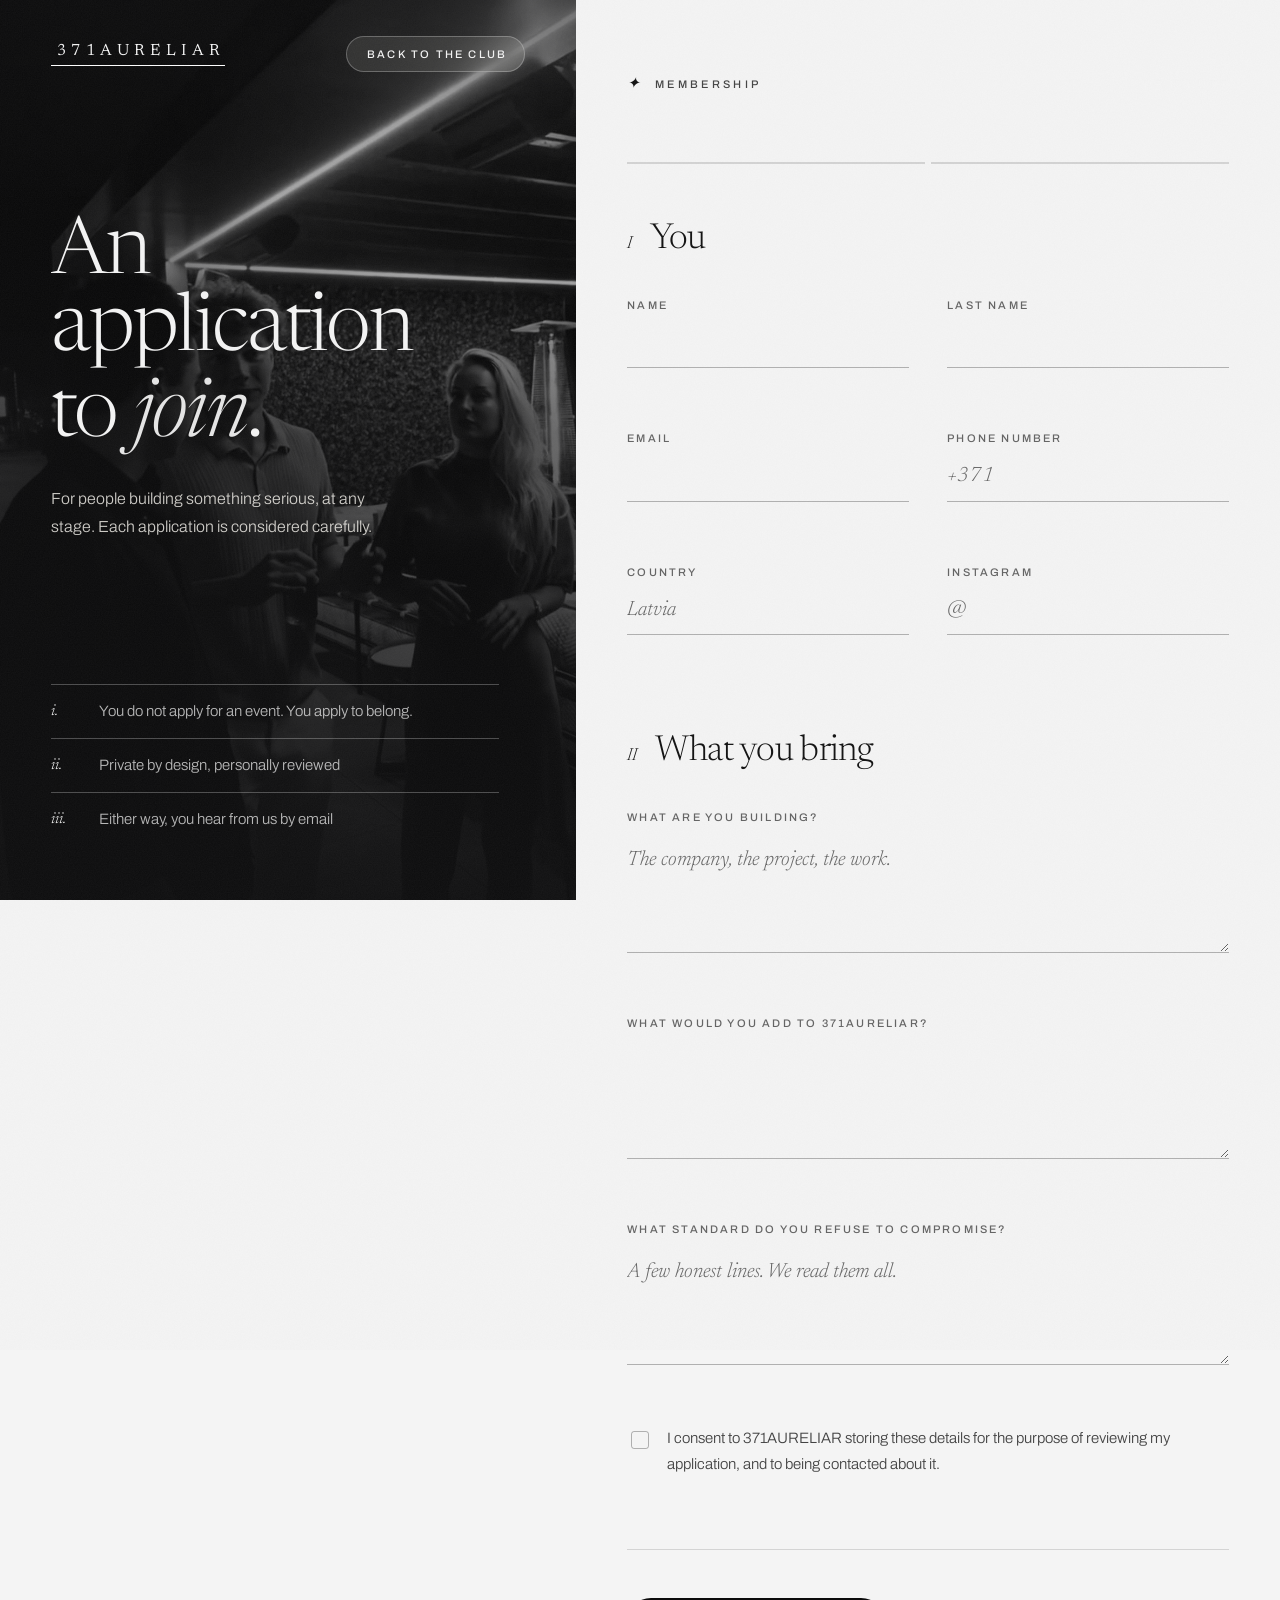
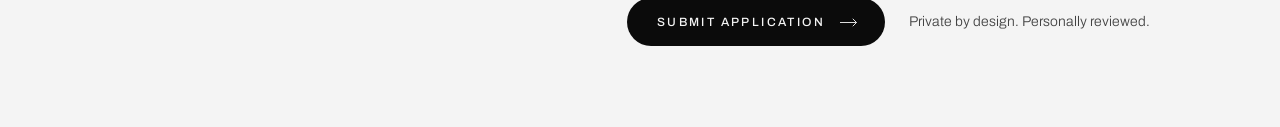
==== apply.html @ 3c555f02 "Apply page: use frame where the founder looks toward the group, not the camera Co-Authored-By: Claud" ====
<!DOCTYPE html>
<html lang="en">
<head>
<meta charset="utf-8">
<meta name="viewport" content="width=device-width, initial-scale=1">
<title>Apply for Membership | 371AURELIAR</title>
<meta name="description" content="Apply for membership of 371AURELIAR, a private members' society in Riga. By application only, personally reviewed.">
<meta name="theme-color" content="#0B0B0B">
<meta name="robots" content="noindex">
<link rel="icon" href="favicon.svg" type="image/svg+xml">
<link rel="preconnect" href="https://fonts.googleapis.com">
<link rel="preconnect" href="https://fonts.gstatic.com" crossorigin>
<link href="https://fonts.googleapis.com/css2?family=Archivo:wght@300;400;500&family=Newsreader:ital,opsz,wght@0,6..72,300..500;1,6..72,300..400&display=swap" rel="stylesheet">
<link rel="stylesheet" href="assets/css/styles.css?v=3">
<link rel="stylesheet" href="assets/css/bw.css?v=1">
<script>document.documentElement.className='js is-seen'</script>
</head>

<body>

<a class="skip" href="#apply-form">Skip to the form</a>

<div class="curtain" aria-hidden="true"></div>
<div class="grain" aria-hidden="true"></div>

<svg width="0" height="0" style="position:absolute" aria-hidden="true">
  <symbol id="arrow" viewBox="0 0 24 12">
    <path d="M0 6h22M17 1l5 5-5 5" fill="none" stroke="currentColor" stroke-width="1.2"/>
  </symbol>
</svg>

<main class="apply" id="main">

  <!-- ------------------------------------------------------------ aside -->
  <aside class="apply__aside">
    <div class="apply__media" aria-hidden="true">
      <img src="assets/img/apply-group.jpg" alt="">
    </div>
    <div class="apply__scrim" aria-hidden="true"></div>

    <div class="apply__top">
      <a class="mark" href="index.html" aria-label="371AURELIAR home">
        <span class="mark__word">371Aureliar</span>
        <span class="mark__rule" aria-hidden="true"></span>
      </a>
      <a class="btn btn--sm btn--glass" href="index.html"><span>Back to the club</span></a>
    </div>

    <div>
      <h1 class="display display--l">
        <span class="line"><span data-intro style="--i:1">An application</span></span>
        <span class="line"><span data-intro style="--i:2">to <em>join</em>.</span></span>
      </h1>
      <p class="lede" data-intro style="--i:4; margin-top:1.75rem; max-width:36ch">
        For people building something serious, at any stage. Each application is
        considered carefully.
      </p>
    </div>

    <ul class="apply__points" data-intro style="--i:5">
      <li><span>i.</span>You do not apply for an event. You apply to belong.</li>
      <li><span>ii.</span>Private by design, personally reviewed</li>
      <li><span>iii.</span>Either way, you hear from us by email</li>
    </ul>
  </aside>

  <!-- ------------------------------------------------------------- form -->
  <div class="apply__main">

    <div class="apply__head">
      <p class="label"><span>✦</span>Membership</p>
      <p class="meta">One minute</p>
    </div>

    <div class="progress-steps" aria-hidden="true"><span></span><span></span></div>

    <form class="form" id="apply-form" novalidate>

      <fieldset class="fieldset">
        <div class="fieldset__head"><span>I</span><h2>You</h2></div>
        <div class="grid-2">
          <div class="field">
            <label for="firstName">Name</label>
            <input id="firstName" name="firstName" type="text" autocomplete="given-name" required>
            <span class="field__error" data-error></span>
          </div>
          <div class="field">
            <label for="lastName">Last name</label>
            <input id="lastName" name="lastName" type="text" autocomplete="family-name" required>
            <span class="field__error" data-error></span>
          </div>
          <div class="field">
            <label for="email">Email</label>
            <input id="email" name="email" type="email" autocomplete="email" required>
            <span class="field__error" data-error></span>
          </div>
          <div class="field">
            <label for="phone">Phone number</label>
            <input id="phone" name="phone" type="tel" autocomplete="tel" placeholder="+371" required>
            <span class="field__error" data-error></span>
          </div>
          <div class="field">
            <label for="country">Country</label>
            <input id="country" name="country" type="text" autocomplete="country-name" placeholder="Latvia" required>
            <span class="field__error" data-error></span>
          </div>
          <div class="field">
            <label for="instagram">Instagram</label>
            <input id="instagram" name="instagram" type="text" placeholder="@" required>
            <span class="field__error" data-error></span>
          </div>
        </div>
      </fieldset>

      <fieldset class="fieldset">
        <div class="fieldset__head"><span>II</span><h2>What you bring</h2></div>
        <div class="grid-2">
          <div class="field field--full">
            <label for="building">What are you building?</label>
            <textarea id="building" name="building" rows="3" placeholder="The company, the project, the work." required></textarea>
            <span class="field__error" data-error></span>
          </div>
          <div class="field field--full">
            <label for="contribution">What would you add to 371Aureliar?</label>
            <textarea id="contribution" name="contribution" rows="3" required></textarea>
            <span class="field__error" data-error></span>
          </div>
          <div class="field field--full">
            <label for="characterAnswer">What standard do you refuse to compromise?</label>
            <textarea id="characterAnswer" name="characterAnswer" rows="3" placeholder="A few honest lines. We read them all." required></textarea>
            <span class="field__error" data-error></span>
          </div>
        </div>

        <label class="consent" style="margin-top:2.25rem">
          <input type="checkbox" name="consent" required>
          <span>I consent to 371AURELIAR storing these details for the purpose of reviewing my application, and to being contacted about it.</span>
        </label>
        <span class="field__error" data-error data-for="consent"></span>
      </fieldset>

      <div class="form__submit">
        <button class="btn btn--dark" type="submit" id="submit-btn">
          <span>Submit application</span>
          <svg width="18" height="9" aria-hidden="true"><use href="#arrow"></use></svg>
        </button>
        <p class="form__status" id="form-status" role="status" aria-live="polite">Private by design. Personally reviewed.</p>
      </div>
    </form>

    <section class="confirm" id="confirm" aria-live="polite">
      <p class="label"><span>✦</span>Received</p>
      <h2 class="display display--l">Thank <em>you</em>.</h2>
      <p class="lede">
        Your application is with us. Each one is considered carefully, and you will
        hear from us by email either way.
      </p>
      <p class="lede">If you belong here, you already know it.</p>
      <div>
        <a class="btn btn--dark" href="index.html">
          <span>Return to the club</span>
          <svg width="18" height="9" aria-hidden="true"><use href="#arrow"></use></svg>
        </a>
      </div>
    </section>

  </div>
</main>

<script src="assets/js/main.js?v=3" defer></script>
</body>
</html>
---- assets/css/styles.css ----
/* ==========================================================================
   371AURELIAR
   Film-led, editorial. The page is a sequence of scenes, each with one
   layout idea and one motion idea. Nothing moves unless it tells you
   something: where you are, what is next, what is alive.

   Shape rule
     interactive elements  -> full pill
     frames, cards, bands  -> square
     inputs                -> square, hairline underline only
     the manifesto's inline pictures are the one deliberate exception
   ========================================================================== */

:root {
  /* surfaces */
  --ink:        #0E0E0F;
  --ink-2:      #141416;
  --ink-3:      #1C1C1F;

  --cream:      #F2EFE9;
  --cream-2:    #E9E4DA;
  --cream-3:    #DCD5C7;

  /* one champagne accent, calibrated per surface:
     --gold / --gold-soft on ink, --gold-ink on cream (AA) */
  --gold:       #C9A66B;
  --gold-soft:  #DCC49B;
  --gold-ink:   #7E6034;

  --on-ink:        #F2EFE9;
  --on-ink-dim:    rgba(242, 239, 233, 0.74);
  --on-ink-faint:  rgba(242, 239, 233, 0.56);
  --hair-ink:      rgba(242, 239, 233, 0.14);
  --hair-ink-2:    rgba(242, 239, 233, 0.28);

  --on-cream:       #17171A;
  --on-cream-dim:   rgba(23, 23, 26, 0.78);
  --on-cream-faint: rgba(23, 23, 26, 0.64);
  --hair-cream:     rgba(23, 23, 26, 0.14);
  --hair-cream-2:   rgba(23, 23, 26, 0.30);

  --serif: 'Newsreader', 'Iowan Old Style', Georgia, serif;
  --sans:  'Archivo', -apple-system, BlinkMacSystemFont, 'Helvetica Neue', sans-serif;

  --gutter: clamp(1.25rem, 4vw, 4.5rem);
  --band-y: clamp(6rem, 13vw, 12rem);
  --maxw:   1560px;
  --head-h: 5.25rem;

  --ease:   cubic-bezier(0.22, 1, 0.36, 1);
  --ease-p: cubic-bezier(0.16, 1, 0.3, 1);
  --ease-io: cubic-bezier(0.76, 0, 0.24, 1);

  /* intro timing: the hero waits for the curtain on a first visit */
  --intro-base: 1.55s;

  --z-media: 0;
  --z-scrim: 2;
  --z-copy:  3;
  --z-menu:  95;
  --z-head:  100;
  --z-grain: 250;
  --z-curtain: 300;
}

html.is-seen { --intro-base: 0.15s; }

/* ------------------------------------------------------------- reset --- */

*, *::before, *::after { box-sizing: border-box; }

html {
  -webkit-text-size-adjust: 100%;
  scroll-padding-top: var(--head-h);
}

html:not(.lenis) { scroll-behavior: smooth; }
html.lenis, html.lenis body { height: auto; }
.lenis.lenis-stopped { overflow: hidden; }

body {
  margin: 0;
  background: var(--ink);
  color: var(--on-ink);
  font-family: var(--sans);
  font-size: 15.75px;
  font-weight: 300;
  line-height: 1.72;
  -webkit-font-smoothing: antialiased;
  -moz-osx-font-smoothing: grayscale;
  overflow-x: clip;
  font-feature-settings: "tnum" 0;
}

body.is-locked { overflow: hidden; }

img, video, svg { display: block; max-width: 100%; }
h1, h2, h3, h4, p, figure, blockquote, dl, dd { margin: 0; }
ul, ol { margin: 0; padding: 0; list-style: none; }
button { font: inherit; color: inherit; background: none; border: 0; cursor: pointer; padding: 0; }
a { color: inherit; text-decoration: none; }

::selection { background: var(--gold-ink); color: #fff; }
:focus-visible { outline: 2px solid var(--gold); outline-offset: 4px; border-radius: 2px; }

.skip {
  position: fixed; left: 1rem; top: 1rem; z-index: 400;
  padding: 0.8rem 1.2rem; border-radius: 999px;
  background: var(--gold); color: var(--ink); font-size: 0.8rem;
  transform: translateY(-200%);
}
.skip:focus { transform: none; }

.wrap {
  width: 100%;
  max-width: var(--maxw);
  margin-inline: auto;
  padding-inline: var(--gutter);
}

/* ---------------------------------------------------------- curtain --- */

.curtain {
  position: fixed; inset: 0; z-index: var(--z-curtain);
  display: none; place-items: center;
  background: var(--ink);
  pointer-events: none;
}

html.js:not(.is-seen) .curtain {
  display: grid;
  animation: curtain-up 1.05s var(--ease-io) 1.15s forwards;
}

.curtain__mark { display: grid; justify-items: center; gap: 0.9rem; }

.curtain__word {
  font-family: var(--serif);
  font-weight: 300;
  font-size: clamp(1.5rem, 3.2vw, 2.4rem);
  letter-spacing: 0.34em;
  text-transform: uppercase;
  color: var(--gold-soft);
  padding-left: 0.34em;
  clip-path: inset(0 100% 0 0);
  animation: wipe 0.9s var(--ease-p) 0.1s forwards;
}

.curtain__rule {
  width: 100%; height: 1px; background: var(--gold);
  transform: scaleX(0);
  animation: grow 0.8s var(--ease-p) 0.35s forwards;
}

.curtain__sub {
  font-size: 0.6875rem; letter-spacing: 0.3em; text-transform: uppercase;
  color: var(--on-ink-faint);
  opacity: 0;
  animation: fade 0.6s var(--ease) 0.55s forwards;
}

@keyframes curtain-up { to { transform: translateY(-100%); } }
@keyframes wipe { to { clip-path: inset(0 0 0 0); } }
@keyframes grow { to { transform: scaleX(1); } }
@keyframes fade { to { opacity: 1; } }

/* page leave: the curtain comes back down before navigating */
body.is-leaving .curtain {
  display: grid;
  animation: curtain-down 0.6s var(--ease-io) forwards;
  transform: translateY(100%);
}
body.is-leaving .curtain__mark { display: none; }
@keyframes curtain-down { to { transform: translateY(0); } }

/* ------------------------------------------------------------- grain --- */

.grain {
  position: fixed; inset: -50%; z-index: var(--z-grain);
  pointer-events: none;
  opacity: 0.055;
  background-image: url("data:image/svg+xml,%3Csvg xmlns='http://www.w3.org/2000/svg' width='220' height='220'%3E%3Cfilter id='n'%3E%3CfeTurbulence type='fractalNoise' baseFrequency='0.85' numOctaves='2' stitchTiles='stitch'/%3E%3CfeColorMatrix values='0 0 0 0 0.5 0 0 0 0 0.5 0 0 0 0 0.5 0 0 0 1 0'/%3E%3C/filter%3E%3Crect width='100%25' height='100%25' filter='url(%23n)'/%3E%3C/svg%3E");
  animation: grain 1.2s steps(6) infinite;
}

@keyframes grain {
  0%   { transform: translate(0, 0); }
  20%  { transform: translate(-3%, 2%); }
  40%  { transform: translate(2%, -3%); }
  60%  { transform: translate(-2%, -1%); }
  80%  { transform: translate(3%, 3%); }
  100% { transform: translate(0, 0); }
}

/* -------------------------------------------------------- type system --- */

.display {
  font-family: var(--serif);
  font-optical-sizing: auto;
  font-weight: 300;
  line-height: 1.02;
  letter-spacing: -0.018em;
  font-variant-ligatures: common-ligatures discretionary-ligatures;
  text-wrap: balance;
}

.display em, .hero__title em, .film__quote em, .idea__text em {
  font-style: italic;
  font-weight: 300;
  color: var(--gold-soft);
}

.display--xl { font-size: clamp(3.1rem, 8.6vw, 9.5rem); line-height: 0.96; letter-spacing: -0.028em; }
.display--l  { font-size: clamp(2.6rem, 6.2vw, 6.6rem); line-height: 0.98; letter-spacing: -0.024em; }
.display--m  { font-size: clamp(2.1rem, 4.1vw, 4.3rem); }
.display--s  { font-size: clamp(1.75rem, 2.6vw, 2.75rem); line-height: 1.08; }

.lede {
  font-size: clamp(1rem, 1.15vw, 1.1rem);
  line-height: 1.75;
  color: var(--on-ink-dim);
  max-width: 42ch;
}

.meta {
  font-size: 0.6875rem;
  font-weight: 400;
  letter-spacing: 0.26em;
  text-transform: uppercase;
  color: var(--on-ink-dim);
  font-feature-settings: "tnum" 1;
}

/* section label: an index number in italic serif and a tracked caption */
.label {
  display: inline-flex;
  align-items: baseline;
  gap: 0.9rem;
  font-size: 0.6875rem;
  font-weight: 500;
  letter-spacing: 0.3em;
  text-transform: uppercase;
  color: var(--on-ink-dim);
  margin-bottom: clamp(1.75rem, 3vw, 2.5rem);
}

.label span {
  font-family: var(--serif);
  font-style: italic;
  font-size: 0.95rem;
  letter-spacing: 0.04em;
  text-transform: none;
  color: var(--gold);
}

.cap {
  display: block;
  margin-top: 1rem;
  font-size: 0.75rem;
  letter-spacing: 0.04em;
  color: var(--on-ink-faint);
}

/* ---------------------------------------------------------- buttons --- */

.btn {
  --btn-bg: var(--gold);
  --btn-fg: var(--ink);
  position: relative;
  display: inline-flex;
  align-items: center;
  gap: 0.95rem;
  padding: 1.05rem 1.7rem 1.05rem 1.85rem;
  border-radius: 999px;
  background: var(--btn-bg);
  color: var(--btn-fg);
  font-family: var(--sans);
  font-size: 0.75rem;
  font-weight: 500;
  letter-spacing: 0.2em;
  text-transform: uppercase;
  line-height: 1.2;
  white-space: nowrap;
  overflow: hidden;
  isolation: isolate;
  transition: color 0.5s var(--ease), background-color 0.5s var(--ease), border-color 0.5s var(--ease);
}

/* a fill that rises from below on hover */
.btn::before {
  content: "";
  position: absolute; inset: 0; z-index: -1;
  background: var(--gold-soft);
  border-radius: inherit;
  transform: translateY(101%);
  transition: transform 0.6s var(--ease-p);
}

.btn:hover::before { transform: translateY(0); }
.btn svg { flex: 0 0 auto; transition: transform 0.5s var(--ease-p); }
.btn:hover svg { transform: translateX(4px); }

/* rolling label: JS wraps the text in .roll; the copy waits underneath */
.btn > span { position: relative; display: inline-block; overflow: hidden; vertical-align: top; }
.roll { display: inline-block; transition: transform 0.6s var(--ease-p); }
.roll::after {
  content: attr(data-t);
  position: absolute; left: 0; top: 100%;
}
.btn:hover .roll { transform: translateY(-100%); }

.btn--sm { padding: 0.72rem 1.1rem 0.72rem 1.3rem; font-size: 0.6875rem; gap: 0.7rem; }
.btn--lg { padding: 1.3rem 2.1rem 1.3rem 2.3rem; }

.btn--ghost {
  --btn-bg: transparent;
  --btn-fg: var(--on-ink);
  box-shadow: inset 0 0 0 1px var(--hair-ink-2);
}
.btn--ghost::before { background: var(--on-ink); }
.btn--ghost:hover { --btn-fg: var(--ink); }

.btn--glass {
  --btn-bg: rgba(242, 239, 233, 0.1);
  --btn-fg: var(--on-ink);
  box-shadow: inset 0 0 0 1px var(--hair-ink-2);
  -webkit-backdrop-filter: blur(14px);
  backdrop-filter: blur(14px);
}
.btn--glass::before { background: var(--gold); }
.btn--glass:hover { --btn-fg: var(--ink); }

.btn--dark { --btn-bg: var(--ink); --btn-fg: var(--cream); }
.btn--dark::before { background: var(--gold-ink); }

.btn[disabled] { opacity: 0.55; pointer-events: none; }
.btn.is-busy { opacity: 0.7; pointer-events: none; }

.textlink {
  display: inline-block;
  font-size: 0.75rem;
  font-weight: 500;
  letter-spacing: 0.2em;
  text-transform: uppercase;
  padding-bottom: 0.4rem;
  background: linear-gradient(currentColor, currentColor) no-repeat 0 100% / 100% 1px;
  transition: background-size 0.6s var(--ease-p), color 0.4s var(--ease);
}
.textlink:hover { background-size: 0 1px; background-position: 100% 100%; }
.textlink--quiet { color: var(--on-ink-faint); }

/* ------------------------------------------------------------ header --- */

.header {
  position: fixed; top: 0; left: 0; right: 0;
  z-index: var(--z-head);
  color: var(--on-ink);
  transition: transform 0.7s var(--ease-p), background-color 0.5s var(--ease);
}

.header::before {
  content: "";
  position: absolute; inset: 0;
  background: rgba(14, 14, 15, 0.72);
  -webkit-backdrop-filter: blur(18px) saturate(1.2);
  backdrop-filter: blur(18px) saturate(1.2);
  border-bottom: 1px solid var(--hair-ink);
  opacity: 0;
  transition: opacity 0.5s var(--ease);
}

.header.is-stuck::before { opacity: 1; }

.header::after {
  content: "";
  position: absolute; left: 0; right: 0; bottom: -1px;
  height: 1px;
  background: var(--gold);
  transform-origin: left;
  transform: scaleX(var(--sp, 0));
  opacity: 0;
  transition: opacity 0.5s var(--ease);
}
.header.is-stuck::after { opacity: 0.9; }
.header.is-hidden { transform: translateY(-100%); }
body.is-menu .header { transform: none; }
body.is-menu .header::before { opacity: 0; }

.header__inner {
  position: relative;
  display: grid;
  grid-template-columns: 1fr auto 1fr;
  align-items: center;
  height: var(--head-h);
  padding-inline: var(--gutter);
}

.header__cta { justify-self: end; }

.menu-btn {
  justify-self: start;
  display: inline-flex; align-items: center; gap: 0.9rem;
  font-size: 0.6875rem; font-weight: 500; letter-spacing: 0.26em; text-transform: uppercase;
  padding: 0.6rem 0;
}

.menu-btn__lines { position: relative; width: 26px; height: 9px; }
.menu-btn__lines span {
  position: absolute; left: 0; height: 1px; background: currentColor;
  transition: transform 0.6s var(--ease-p), width 0.6s var(--ease-p);
}
.menu-btn__lines span:first-child { top: 0; width: 100%; }
.menu-btn__lines span:last-child  { bottom: 0; width: 62%; }
.menu-btn:hover .menu-btn__lines span:last-child { width: 100%; }

body.is-menu .menu-btn__lines span:first-child { transform: translateY(4px) rotate(45deg); }
body.is-menu .menu-btn__lines span:last-child  { width: 100%; transform: translateY(-4px) rotate(-45deg); }

.mark {
  display: inline-grid;
  justify-items: center;
  gap: 0.35rem;
  color: var(--on-ink);
}
.mark__word {
  font-family: var(--serif);
  font-size: 1.02rem;
  font-weight: 400;
  letter-spacing: 0.34em;
  padding-left: 0.34em;
  text-transform: uppercase;
  line-height: 1;
}
.mark__rule { width: 100%; height: 1px; background: var(--gold); transform-origin: center; transition: transform 0.6s var(--ease-p); }
.mark:hover .mark__rule { transform: scaleX(0.4); }

@media (max-width: 640px) {
  :root { --head-h: 4.5rem; }
  .mark__word { font-size: 0.82rem; letter-spacing: 0.26em; padding-left: 0.26em; }
  .menu-btn__label { display: none; }
  .header__cta svg { display: none; }
}

/* -------------------------------------------------------------- menu --- */

.menu {
  position: fixed; inset: 0; z-index: var(--z-menu);
  display: grid;
  background: var(--ink);
  clip-path: inset(0 0 100% 0);
  transition: clip-path 0.9s var(--ease-io);
  visibility: hidden;
}

body.is-menu .menu { clip-path: inset(0 0 0 0); visibility: visible; }
.menu:not([aria-hidden="true"]) { visibility: visible; }

@media (min-width: 900px) { .menu { grid-template-columns: 0.9fr 1.1fr; } }

.menu__media { position: relative; overflow: hidden; display: none; }
@media (min-width: 900px) { .menu__media { display: block; } }
.menu__media img {
  position: absolute; inset: 0; width: 100%; height: 100%; object-fit: cover;
  filter: saturate(0.9);
  transform: scale(1.12);
  transition: transform 1.4s var(--ease-p), opacity 0.5s var(--ease);
}
body.is-menu .menu__media img { transform: scale(1); }
.menu__media img.is-swapping { opacity: 0.2; }

.menu__nav {
  display: flex; flex-direction: column; justify-content: space-between;
  padding: calc(var(--head-h) + 3vh) var(--gutter) clamp(2rem, 5vh, 3.5rem);
  overflow-y: auto;
}

.menu__list { display: grid; }
.menu__list li { overflow: hidden; border-bottom: 1px solid var(--hair-ink); }
.menu__list a {
  display: flex; align-items: baseline; gap: 1.25rem;
  padding-block: clamp(0.35rem, 1.2vh, 0.8rem);
  font-family: var(--serif);
  font-weight: 300;
  font-size: clamp(2.1rem, 5.4vh, 4.2rem);
  line-height: 1.1;
  letter-spacing: -0.02em;
  transform: translateY(105%);
  transition: transform 0.9s var(--ease-p), color 0.4s var(--ease), padding 0.5s var(--ease-p);
}
.menu__list li:nth-child(1) a { transition-delay: 0.18s, 0s, 0s; }
.menu__list li:nth-child(2) a { transition-delay: 0.23s, 0s, 0s; }
.menu__list li:nth-child(3) a { transition-delay: 0.28s, 0s, 0s; }
.menu__list li:nth-child(4) a { transition-delay: 0.33s, 0s, 0s; }
.menu__list li:nth-child(5) a { transition-delay: 0.38s, 0s, 0s; }
.menu__list li:nth-child(6) a { transition-delay: 0.43s, 0s, 0s; }
body.is-menu .menu__list a { transform: none; }
.menu__list a:hover { color: var(--gold-soft); padding-left: 0.75rem; }

.menu__no {
  font-family: var(--sans);
  font-size: 0.6875rem;
  letter-spacing: 0.2em;
  color: var(--gold);
  transform: translateY(-1.1em);
}

.menu__foot {
  display: flex; flex-wrap: wrap; align-items: center; justify-content: space-between;
  gap: 1.5rem; margin-top: 2.5rem;
  opacity: 0; transition: opacity 0.6s var(--ease) 0s;
}
body.is-menu .menu__foot { opacity: 1; transition-delay: 0.5s; }

.menu__meta { display: flex; flex-wrap: wrap; gap: 0.5rem 1.75rem; font-size: 0.8125rem; color: var(--on-ink-dim); }
.menu__meta a:hover { color: var(--gold-soft); }

/* ------------------------------------------------------ line reveals --- */

/* Each line is a mask. The padding gives ascenders, descenders and italic
   overhang room inside the mask; the negative margin gives it back so the
   layout is unchanged. */
.line {
  display: block;
  overflow: hidden;
  padding: 0.16em 0.12em 0.1em 0;
  margin: -0.16em -0.12em -0.1em 0;
}
.line > span { display: inline-block; }

html.js .split-lines .line > span {
  transform: translateY(130%);
  transition: transform 1.2s var(--ease-p);
}
html.js .split-lines .line:nth-child(2) > span { transition-delay: 0.09s; }
html.js .split-lines .line:nth-child(3) > span { transition-delay: 0.18s; }
html.js .split-lines.is-in .line > span { transform: none; }

html.js .reveal {
  opacity: 0;
  transform: translateY(26px);
  transition: opacity 1.1s var(--ease), transform 1.2s var(--ease-p);
  transition-delay: var(--delay, 0s);
}
html.js .reveal.is-in { opacity: 1; transform: none; }

/* -------------------------------------------------------------- hero --- */

.hero {
  position: relative;
  min-height: max(100svh, 640px);
  display: grid;
  grid-template-rows: auto 1fr;
  overflow: hidden;
  color: var(--on-ink);
  isolation: isolate;
}

.hero__media { position: absolute; inset: 0; z-index: var(--z-media); }
.hero__video {
  width: 100%; height: 100%;
  object-fit: cover;
  transform: scale(1.06);
  animation: hero-settle 2.6s var(--ease-p) calc(var(--intro-base) - 0.5s) both;
}
@keyframes hero-settle { from { transform: scale(1.18); } to { transform: scale(1.06); } }

.hero__scrim {
  position: absolute; inset: 0; z-index: var(--z-scrim);
  background:
    linear-gradient(180deg, rgba(14,14,15,0.55) 0%, rgba(14,14,15,0) 22%),
    linear-gradient(0deg, rgba(14,14,15,0.92) 0%, rgba(14,14,15,0.55) 34%, rgba(14,14,15,0.08) 62%),
    linear-gradient(90deg, rgba(14,14,15,0.58) 0%, rgba(14,14,15,0.28) 45%, rgba(14,14,15,0) 75%);
}

.hero__top, .hero__body { position: relative; z-index: var(--z-copy); }

.hero__top {
  display: flex; justify-content: space-between; gap: 1rem;
  padding: calc(var(--head-h) + 1.25rem) var(--gutter) 0;
}

.hero__body {
  align-self: end;
  padding: 0 var(--gutter) clamp(2rem, 5.5vh, 3.75rem);
}

.hero__title {
  font-family: var(--serif);
  font-weight: 300;
  font-size: clamp(3.2rem, 10.4vw, 12.75rem);
  line-height: 0.9;
  letter-spacing: -0.035em;
  margin-left: -0.04em;
}
.hero__title .line:nth-child(2) { padding-left: clamp(0rem, 11vw, 14rem); }

.hero__foot {
  display: grid;
  gap: 2rem;
  margin-top: clamp(2rem, 4.5vh, 3.25rem);
  padding-top: clamp(1.5rem, 3vh, 2rem);
  border-top: 1px solid var(--hair-ink-2);
}

@media (min-width: 900px) {
  .hero__foot { grid-template-columns: 1fr auto; align-items: end; }
}

.hero__lede { display: grid; gap: 1.5rem; }
.hero__lede p { max-width: 44ch; color: var(--on-ink-dim); font-size: clamp(0.95rem, 1.1vw, 1.05rem); }
.hero__ctas { display: flex; flex-wrap: wrap; gap: 0.75rem; }

.hero__now {
  display: grid;
  grid-template-columns: auto auto;
  column-gap: 2rem;
  row-gap: 0.2rem;
  align-items: end;
  padding-left: clamp(0rem, 2vw, 2rem);
}
@media (min-width: 900px) { .hero__now { border-left: 1px solid var(--hair-ink-2); } }

.hero__now-label {
  grid-column: 1;
  font-size: 0.625rem; letter-spacing: 0.3em; text-transform: uppercase; color: var(--gold);
  display: inline-flex; align-items: center; gap: 0.6rem;
}
.hero__now-label::before { content: ""; width: 1.5rem; height: 1px; background: var(--gold); }

.hero__now-title { grid-column: 1; font-family: var(--serif); font-size: 1.35rem; line-height: 1.2; transition: color 0.3s var(--ease); }
.hero__now-title { display: inline-flex; align-items: center; gap: 0.75rem; }
.hero__now-title svg { opacity: 0; transform: translateX(-6px); transition: opacity 0.4s var(--ease), transform 0.5s var(--ease-p); }
a.hero__now-title:hover { color: var(--gold-soft); }
a.hero__now-title:hover svg { opacity: 1; transform: none; }
.hero__now-sub { grid-column: 1; font-size: 0.8125rem; color: var(--on-ink-faint); }
.hero__now .vid-toggle { grid-column: 2; grid-row: 1 / span 3; }

.vid-toggle {
  display: inline-flex; align-items: center; gap: 0.7rem;
  height: 3rem; padding: 0 1.1rem 0 0.5rem;
  border-radius: 999px;
  box-shadow: inset 0 0 0 1px var(--hair-ink-2);
  font-size: 0.625rem; letter-spacing: 0.24em; text-transform: uppercase;
  transition: box-shadow 0.4s var(--ease), background-color 0.4s var(--ease);
}
.vid-toggle:hover { background: rgba(242, 239, 233, 0.08); box-shadow: inset 0 0 0 1px var(--on-ink-dim); }
.vid-toggle__icon {
  position: relative; width: 2rem; height: 2rem; border-radius: 50%;
  background: var(--on-ink);
}
.vid-toggle__icon::before, .vid-toggle__icon::after {
  content: ""; position: absolute; top: 50%; width: 2px; height: 9px; margin-top: -4.5px; background: var(--ink);
}
.vid-toggle__icon::before { left: calc(50% - 3.5px); }
.vid-toggle__icon::after  { left: calc(50% + 1.5px); }
.vid-toggle.is-paused .vid-toggle__icon::before {
  left: calc(50% - 2px); width: 0; height: 0; margin-top: -5px; background: none;
  border-style: solid; border-width: 5px 0 5px 8px; border-color: transparent transparent transparent var(--ink);
}
.vid-toggle.is-paused .vid-toggle__icon::after { display: none; }


/* the hero's own entrance, keyed off the curtain */
html.js [data-intro] {
  animation: intro-rise 1.3s var(--ease-p) both;
  animation-delay: calc(var(--intro-base) + var(--i, 0) * 90ms);
}
html.js .line > [data-intro] { animation-name: intro-line; }

@keyframes intro-rise { from { opacity: 0; transform: translateY(24px); } to { opacity: 1; transform: none; } }
@keyframes intro-line { from { transform: translateY(130%); } to { transform: none; } }

@media (max-width: 899px) {
  .hero__title { font-size: clamp(3.4rem, 15vw, 6rem); }
  .hero__title .line:nth-child(2) { padding-left: 0; }
  .hero__now { grid-template-columns: 1fr auto; padding-left: 0; }
  .meta--right { display: none; }
}

/* -------------------------------------------------------------- idea --- */

.idea {
  background: var(--cream);
  color: var(--on-cream);
  padding-block: var(--band-y);
}

.idea .label { color: var(--on-cream-dim); }
.idea .label span { color: var(--gold-ink); }

.idea__text {
  font-family: var(--serif);
  font-weight: 300;
  font-size: clamp(2rem, 4.35vw, 4.75rem);
  line-height: 1.12;
  letter-spacing: -0.02em;
  text-indent: clamp(0rem, 12vw, 14rem);
}

/* words are split by JS and brighten with scroll */
.idea__text .w { opacity: var(--o, 1); transition: opacity 0.25s linear; }
html.js .idea__text .w { --o: 0.22; }

.pill-img {
  display: inline-block;
  width: 1.65em; height: 0.82em;
  margin-inline: 0.08em;
  border-radius: 999px;
  overflow: hidden;
  vertical-align: -0.04em;
  text-indent: 0;
  transform: scale(var(--s, 1));
  transition: transform 0.8s var(--ease-p);
}
html.js .pill-img { --s: 0.4; }
html.js .pill-img.is-on { --s: 1; }
.pill-img img { width: 100%; height: 100%; object-fit: cover; }

.idea__foot { margin-top: clamp(4rem, 8vw, 7rem); }

.figures {
  display: grid;
  grid-template-columns: repeat(3, 1fr);
  gap: 1.5rem;
}
.figures > div { border-top: 1px solid var(--hair-cream-2); padding-top: 1.1rem; }
.figures dt {
  font-size: 0.6875rem; letter-spacing: 0.26em; text-transform: uppercase;
  color: var(--on-cream-faint);
}
.figures dd {
  margin-top: 0.5rem;
  font-family: var(--serif); font-weight: 300;
  font-size: clamp(1.35rem, 2.4vw, 2.3rem);
  line-height: 1.1;
}

@media (max-width: 640px) {
  .figures { grid-template-columns: 1fr; }
  .idea__text { text-indent: 0; }
}

/* -------------------------------------------------------------- club --- */

.club { padding-block: var(--band-y) calc(var(--band-y) * 0.6); background: var(--ink); }

.sec-head { margin-bottom: clamp(3rem, 7vw, 6rem); }
.sec-head .lede { margin-top: 1.75rem; }

.sec-head--row { display: grid; gap: 1.75rem; }
@media (min-width: 900px) {
  .sec-head--row { grid-template-columns: 1fr auto; align-items: end; }
  .sec-head--row .lede { margin-top: 0; max-width: 34ch; }
}

.club__grid { display: grid; gap: 3rem; }

@media (min-width: 900px) {
  .club__grid { grid-template-columns: 1fr 1fr; gap: clamp(3rem, 7vw, 8rem); }
}

.club__stage { display: none; }

@media (min-width: 900px) {
  .club__stage {
    display: block;
    position: sticky;
    top: calc(var(--head-h) + 3vh);
    height: calc(100svh - var(--head-h) - 8vh);
    align-self: start;
  }
}

.club__frame {
  position: relative;
  height: calc(100% - 2.5rem);
  overflow: hidden;
  background: var(--ink-3);
}

.club__frame img {
  position: absolute; inset: 0; width: 100%; height: 100%; object-fit: cover;
  clip-path: inset(100% 0 0 0);
  transform: scale(1.14);
  transition: clip-path 1.1s var(--ease-io), transform 1.6s var(--ease-p);
}
.club__frame img.is-active { clip-path: inset(0 0 0 0); transform: scale(1); z-index: 1; }
.club__frame img.is-leaving { clip-path: inset(0 0 0 0); transform: scale(1); z-index: 0; }

.club__count {
  margin-top: 1rem;
  font-size: 0.75rem; letter-spacing: 0.2em;
  color: var(--on-ink-faint);
  font-feature-settings: "tnum" 1;
}
.club__count span { color: var(--gold); }

.pillar {
  padding-block: clamp(2.5rem, 4vw, 3.5rem);
  border-top: 1px solid var(--hair-ink);
  transition: opacity 0.6s var(--ease);
}

@media (min-width: 900px) {
  .pillar {
    min-height: 50vh;
    display: flex; flex-direction: column; justify-content: center;
    opacity: 0.28;
  }
  .pillar.is-active { opacity: 1; }
  .pillar:last-child { min-height: 62vh; }
}

.pillar__img { margin-bottom: 1.75rem; aspect-ratio: 4 / 5; overflow: hidden; }
.pillar__img img { width: 100%; height: 100%; object-fit: cover; }
@media (min-width: 900px) { .pillar__img { display: none; } }

.pillar__no {
  font-family: var(--serif); font-style: italic; font-size: 1.05rem;
  color: var(--gold);
}
.pillar__title {
  margin: 0.75rem 0 1.25rem;
  font-family: var(--serif); font-weight: 300;
  font-size: clamp(2.6rem, 5.4vw, 5.6rem);
  line-height: 0.98;
  letter-spacing: -0.03em;
}
.pillar p { max-width: 38ch; color: var(--on-ink-dim); font-size: 1.02rem; }

/* -------------------------------------------------------------- film --- */

.film { position: relative; height: 200vh; background: var(--ink); }

.film__sticky {
  position: sticky; top: 0;
  height: 100svh;
  display: grid; place-items: center;
  overflow: hidden;
}

.film__frame {
  --p: 0;
  position: absolute; inset: 0;
  clip-path: inset(calc((1 - var(--p)) * 22%) calc((1 - var(--p)) * 30%));
  will-change: clip-path;
}

.film__frame video {
  width: 100%; height: 100%; object-fit: cover;
  transform: scale(calc(1.3 - var(--p) * 0.3));
}

.film__scrim {
  position: absolute; inset: 0;
  background: rgba(14, 14, 15, calc(0.1 + var(--p) * 0.42));
}

.film__quote {
  position: relative; z-index: var(--z-copy);
  text-align: center;
  font-family: var(--serif);
  font-weight: 300;
  font-size: clamp(2.5rem, 7vw, 7.5rem);
  line-height: 0.98;
  letter-spacing: -0.03em;
  padding-inline: var(--gutter);
  pointer-events: none;
}

html.js .film__quote .line > span { transform: translateY(130%); transition: transform 1.2s var(--ease-p); }
html.js .film__quote .line:nth-child(2) > span { transition-delay: 0.1s; }
html.js .film.is-open .film__quote .line > span { transform: none; }

.film__cap {
  position: absolute; z-index: var(--z-copy);
  left: var(--gutter); bottom: clamp(1.5rem, 4vh, 2.5rem);
  opacity: 0; transition: opacity 0.8s var(--ease);
}
.film.is-open .film__cap { opacity: 1; }

/* ----------------------------------------------------------- moments --- */

.moments { position: relative; background: var(--ink); }

.moments__pin {
  padding-block: clamp(4rem, 8vw, 6rem);
  overflow: hidden;
}

.moments__head {
  display: grid;
  gap: 1rem;
  margin-bottom: clamp(2.5rem, 5vh, 4rem);
}
.moments__head .label { margin-bottom: 0.25rem; }
.moments__hint { display: none; align-items: center; gap: 0.8rem; color: var(--on-ink-faint); }

.moments__track {
  display: flex;
  align-items: flex-start;
  gap: clamp(1rem, 2.5vw, 2.5rem);
  padding-inline: var(--gutter);
  overflow-x: auto;
  scroll-snap-type: x mandatory;
  scrollbar-width: none;
  outline-offset: -4px;
}
.moments__track::-webkit-scrollbar { display: none; }

.shot { flex: 0 0 auto; scroll-snap-align: start; margin: 0; }
.shot__img { overflow: hidden; background: var(--ink-3); }
.shot__img img { width: 100%; height: 100%; object-fit: cover; transform: scale(1.12); }
.shot figcaption {
  display: flex; gap: 1rem;
  margin-top: 0.9rem;
  font-size: 0.75rem; letter-spacing: 0.04em; color: var(--on-ink-dim);
}
.shot figcaption span { font-family: var(--serif); font-style: italic; color: var(--gold); }

.shot--tall  .shot__img { width: 68vw; aspect-ratio: 4 / 5; }
.shot--wide  .shot__img { width: 82vw; aspect-ratio: 3 / 2; }
.shot--small .shot__img { width: 52vw; aspect-ratio: 4 / 5; }
.shot--end {
  width: 70vw;
  align-self: center;
  display: grid; gap: 1.5rem; justify-items: start;
}

.moments__progress { display: none; }

@media (min-width: 900px) {
  /* desktop: the section pins and the track travels sideways with scroll */
  html.js .moments.is-pinned .moments__pin {
    position: sticky; top: 0;
    height: 100svh;
    display: flex; flex-direction: column; justify-content: center;
    padding-block: calc(var(--head-h) + 1rem) 2rem;
  }
  html.js .moments.is-pinned .moments__track {
    overflow: visible;
    scroll-snap-type: none;
    will-change: transform;
    padding-right: 12vw;
  }
  .moments__head { grid-template-columns: 1fr auto; align-items: end; }
  .moments__head .label { grid-column: 1 / -1; }
  .moments__hint { display: inline-flex; }

  .shot--tall  .shot__img { width: auto; height: 48vh; }
  .shot--wide  .shot__img { width: auto; height: 36vh; }
  .shot--small .shot__img { width: auto; height: 30vh; }
  .shot--low  { margin-top: 9vh; }
  .shot--high { margin-top: -2vh; }
  .shot--small { margin-top: 15vh; }
  .shot--end { width: 30vw; margin-left: 4vw; }

  html.js .moments.is-pinned .moments__progress {
    display: block;
    position: absolute; left: var(--gutter); right: var(--gutter); bottom: 1.5rem;
    height: 1px; background: var(--hair-ink);
  }
  .moments__progress span {
    position: absolute; inset: 0;
    background: var(--gold);
    transform-origin: left;
    transform: scaleX(var(--hp, 0));
  }
}

/* ------------------------------------------------------ introduction --- */

.intro { padding-block: var(--band-y) calc(var(--band-y) * 0.7); background: var(--cream); color: var(--on-cream); }

.intro__grid { display: grid; gap: 3.5rem; }
@media (min-width: 900px) {
  .intro__grid { grid-template-columns: 5fr 6fr; gap: clamp(4rem, 8vw, 9rem); align-items: center; }
}

.intro__figure .cap { color: var(--on-cream-faint); }
.intro__img { aspect-ratio: 4 / 5; overflow: hidden; background: var(--cream-3); }
.intro__img img { width: 100%; height: 118%; object-fit: cover; transform: translateY(var(--py, -8%)); }

.intro__body { display: grid; gap: 2rem; justify-items: start; }
.intro__body .display em { color: var(--gold-ink); }
.intro__body .lede { color: var(--on-cream-dim); }

.ticks { width: 100%; max-width: 30rem; }
.ticks li {
  display: flex; gap: 1.25rem;
  padding-block: 0.95rem;
  border-top: 1px solid var(--hair-cream);
  font-size: 0.975rem;
  color: var(--on-cream-dim);
}
.ticks li:last-child { border-bottom: 1px solid var(--hair-cream); }
.ticks li span { font-family: var(--serif); font-style: italic; color: var(--gold-ink); min-width: 1.75rem; }

/* --------------------------------------------------------- chapter v --- */

.next { padding-block: var(--band-y); background: var(--cream); color: var(--on-cream); border-top: 1px solid var(--hair-cream); }
.next .label { color: var(--on-cream-dim); }
.next .label span, .intro .label span { color: var(--gold-ink); }
.intro .label { color: var(--on-cream-dim); margin-bottom: 0; }

.next__grid { display: grid; gap: 3rem; }
@media (min-width: 1000px) {
  .next__grid { grid-template-columns: 1.15fr 1fr; gap: clamp(3rem, 7vw, 8rem); align-items: end; }
}

.next__title {
  font-family: var(--serif);
  font-weight: 300;
  font-size: clamp(6rem, 21vw, 22rem);
  line-height: 0.8;
  letter-spacing: -0.05em;
  margin-left: -0.05em;
}
.next__title .line:nth-child(2) { padding-left: 0.62em; margin-top: -0.06em; }
.next__title em { font-style: italic; color: var(--gold-ink); }

.next__side { display: grid; gap: 1.5rem; justify-items: start; padding-bottom: 1rem; }
.next__side .lede { color: var(--on-cream-dim); }
.next__date {
  font-size: 0.75rem; font-weight: 500; letter-spacing: 0.24em; text-transform: uppercase;
  color: var(--gold-ink);
}

.countdown {
  display: grid;
  grid-template-columns: repeat(4, 1fr);
  width: 100%;
  max-width: 30rem;
  margin-block: 0.75rem 1rem;
  border-top: 1px solid var(--hair-cream-2);
  border-bottom: 1px solid var(--hair-cream-2);
}
.countdown > div { padding: 1.1rem 0 1rem; display: grid; gap: 0.2rem; }
.countdown > div + div { border-left: 1px solid var(--hair-cream); padding-left: 1rem; }
.countdown span {
  font-family: var(--serif); font-weight: 300;
  font-size: clamp(1.9rem, 3vw, 2.75rem);
  line-height: 1;
  font-variant-numeric: tabular-nums lining-nums;
}
.countdown small {
  font-size: 0.625rem; letter-spacing: 0.24em; text-transform: uppercase;
  color: var(--on-cream-faint);
}

.letter { display: grid; gap: 1.1rem; max-width: 46ch; }
.letter p { color: var(--on-cream-dim); font-size: 1.02rem; }

/* -------------------------------------------------------- membership --- */

.membership {
  position: relative;
  padding-block: var(--band-y);
  overflow: hidden;
  isolation: isolate;
}

.membership__bg { position: absolute; inset: -12% 0; z-index: -2; }
.membership__bg img { width: 100%; height: 100%; object-fit: cover; }
.membership__scrim {
  position: absolute; inset: 0; z-index: -1;
  background:
    linear-gradient(180deg, var(--ink) 0%, rgba(14,14,15,0.8) 20%, rgba(14,14,15,0.86) 60%, rgba(14,14,15,0.94) 85%, var(--ink) 100%);
}

.membership .label span { color: var(--gold); }
.membership .sec-head .lede { max-width: 40ch; }

.steps {
  display: grid;
  gap: 0;
  counter-reset: step;
}
@media (min-width: 900px) { .steps { grid-template-columns: repeat(3, 1fr); gap: clamp(2rem, 4vw, 4rem); } }

.step {
  padding-block: 2rem 2.5rem;
  border-top: 1px solid var(--hair-ink-2);
}
.step__no {
  display: block;
  font-family: var(--serif); font-style: italic; font-weight: 300;
  font-size: clamp(3.5rem, 6vw, 6rem);
  line-height: 1;
  color: var(--gold);
  margin-bottom: 1.75rem;
}
.step h3 {
  font-family: var(--serif); font-weight: 400;
  font-size: 1.6rem; line-height: 1.2;
  margin-bottom: 0.75rem;
}
.step p { color: var(--on-ink-dim); max-width: 32ch; }

.membership__cta {
  display: flex; flex-wrap: wrap; align-items: center; gap: 1.5rem 2.5rem;
  margin-top: clamp(3rem, 6vw, 5rem);
}
.membership__cta .meta { color: var(--on-ink-faint); }

/* --------------------------------------------------------------- faq --- */

.faq { padding-block: var(--band-y); background: var(--cream); color: var(--on-cream); }
.faq .display em { color: var(--gold-ink); }
.faq .label { color: var(--on-cream-dim); }
.faq .label span { color: var(--gold-ink); }
.faq .lede { color: var(--on-cream-dim); margin-block: 1.75rem 1.5rem; }

.faq__grid { display: grid; gap: 3.5rem; }
@media (min-width: 1000px) {
  .faq__grid { grid-template-columns: 5fr 7fr; gap: clamp(4rem, 8vw, 9rem); align-items: start; }
  .faq__head { position: sticky; top: calc(var(--head-h) + 3rem); }
}

.qas { border-top: 1px solid var(--hair-cream-2); }

.qa { border-bottom: 1px solid var(--hair-cream-2); }

.qa summary {
  list-style: none;
  display: grid;
  grid-template-columns: 2.5rem 1fr auto;
  align-items: baseline;
  gap: 1rem;
  padding-block: clamp(1.4rem, 2.2vw, 1.9rem);
  cursor: pointer;
}
.qa summary::-webkit-details-marker { display: none; }

.qa__no { font-family: var(--serif); font-style: italic; color: var(--gold-ink); }
.qa__q {
  font-family: var(--serif); font-weight: 300;
  font-size: clamp(1.3rem, 2vw, 1.85rem);
  line-height: 1.2;
  letter-spacing: -0.01em;
  transition: color 0.3s var(--ease);
}
.qa summary:hover .qa__q { color: var(--gold-ink); }

.qa__sign {
  position: relative; width: 2.5rem; height: 2.5rem;
  border-radius: 50%;
  box-shadow: inset 0 0 0 1px var(--hair-cream-2);
  align-self: center;
  transition: background-color 0.4s var(--ease), box-shadow 0.4s var(--ease), transform 0.6s var(--ease-p);
}
.qa__sign::before, .qa__sign::after {
  content: ""; position: absolute; left: 50%; top: 50%;
  width: 11px; height: 1px; margin: -0.5px 0 0 -5.5px;
  background: currentColor;
  transition: transform 0.5s var(--ease-p);
}
.qa__sign::after { transform: rotate(90deg); }
.qa summary:hover .qa__sign { background: var(--on-cream); color: var(--cream); box-shadow: none; }
.qa.is-open .qa__sign, html:not(.js) .qa[open] .qa__sign { transform: rotate(180deg); }
.qa.is-open .qa__sign::after, html:not(.js) .qa[open] .qa__sign::after { transform: rotate(0deg); }

.qa__a { display: grid; grid-template-rows: 1fr; }
html.js .qa__a { grid-template-rows: 0fr; transition: grid-template-rows 0.6s var(--ease-p); }
html.js .qa.is-open .qa__a { grid-template-rows: 1fr; }
.qa__a > div { overflow: hidden; }
.qa__a p {
  padding: 0 3.5rem 1.9rem 3.5rem;
  max-width: 60ch;
  color: var(--on-cream-dim);
}
@media (max-width: 640px) { .qa__a p { padding-inline: 0; } .qa summary { grid-template-columns: 2rem 1fr auto; } }

/* ------------------------------------------------------------ footer --- */

.footer { position: relative; background: var(--ink); padding-bottom: 2rem; overflow: hidden; }

.marquee {
  overflow: hidden;
  border-bottom: 1px solid var(--hair-ink);
  padding-block: 1.4rem;
}
.marquee__track {
  display: flex; align-items: center; gap: 2.5rem;
  width: max-content;
  animation: marquee 42s linear infinite;
  font-family: var(--serif); font-style: italic; font-weight: 300;
  font-size: clamp(1.25rem, 2vw, 1.75rem);
  color: var(--on-ink-dim);
  white-space: nowrap;
}
.marquee__track i { font-style: normal; font-size: 0.6em; color: var(--gold); }
@keyframes marquee { to { transform: translateX(-50%); } }

.footer__cta {
  display: grid; justify-items: start; gap: 2.75rem;
  padding-block: clamp(5rem, 11vw, 9rem) clamp(4rem, 8vw, 6rem);
}

.footer__grid {
  display: grid;
  grid-template-columns: repeat(2, 1fr);
  gap: 2.5rem 2rem;
  padding-top: 2.5rem;
  border-top: 1px solid var(--hair-ink);
}
@media (min-width: 900px) { .footer__grid { grid-template-columns: repeat(4, 1fr); } }

.footer h4 {
  font-size: 0.6875rem; font-weight: 500; letter-spacing: 0.26em; text-transform: uppercase;
  color: var(--gold);
  margin-bottom: 1rem;
}
.footer__grid p, .footer__grid li { font-size: 0.9375rem; color: var(--on-ink-dim); }
.footer__grid li + li { margin-top: 0.35rem; }
.footer__grid a { transition: color 0.3s var(--ease); }
.footer__grid a:hover { color: var(--gold-soft); }
[data-clock] { font-feature-settings: "tnum" 1; color: var(--on-ink); }

.footer__word {
  margin-top: clamp(3rem, 6vw, 5rem);
  text-align: center;
  font-size: 13.6vw;
  line-height: 1;
  padding-top: 0.08em;
  height: 0.9em;
  overflow: hidden;
  user-select: none;
}
.footer__word span {
  display: inline-block;
  font-family: var(--serif);
  font-weight: 300;
  font-size: 1em;
  letter-spacing: -0.02em;
  text-transform: uppercase;
  background: linear-gradient(180deg, var(--gold-soft) 0%, rgba(201, 166, 107, 0.2) 92%);
  -webkit-background-clip: text;
  background-clip: text;
  color: transparent;
  transform: translateY(var(--fy, 30%));
}

.footer__bottom {
  display: flex; flex-wrap: wrap; justify-content: space-between; gap: 1rem 2rem;
  margin-top: 1.75rem; padding-top: 1.5rem;
  border-top: 1px solid var(--hair-ink);
  font-size: 0.8125rem; color: var(--on-ink-faint);
}

/* ============================================================== apply === */

.apply { display: grid; min-height: 100svh; background: var(--cream); }

@media (min-width: 1000px) { .apply { grid-template-columns: 0.9fr 1.1fr; } }

.apply__aside {
  position: relative;
  display: grid;
  align-content: space-between;
  gap: 3rem;
  min-height: 78svh;
  padding: clamp(1.75rem, 4vh, 2.5rem) var(--gutter) clamp(2.5rem, 6vh, 4rem);
  overflow: hidden;
  color: var(--on-ink);
  isolation: isolate;
}

@media (min-width: 1000px) { .apply__aside { position: sticky; top: 0; height: 100svh; } }

.apply__media { position: absolute; inset: 0; z-index: -2; }
.apply__media img, .apply__media video { width: 100%; height: 100%; object-fit: cover; animation: apply-drift 24s ease-in-out infinite alternate; }
@keyframes apply-drift { from { transform: scale(1.04); } to { transform: scale(1.14) translateX(-2%); } }

.apply__scrim {
  position: absolute; inset: 0; z-index: -1;
  background:
    linear-gradient(180deg, rgba(14,14,15,0.6) 0%, rgba(14,14,15,0.25) 22%, rgba(14,14,15,0.62) 48%, rgba(14,14,15,0.95) 100%),
    linear-gradient(90deg, rgba(14,14,15,0.5) 0%, rgba(14,14,15,0) 70%);
}

.apply__top { display: flex; justify-content: space-between; align-items: center; gap: 1rem; }
.apply__aside .mark { justify-items: start; }
.apply__aside .lede { color: rgba(242, 239, 233, 0.84); }
.apply__aside h1 { margin-top: 0; }

.apply__points { display: grid; gap: 0; max-width: 28rem; }
.apply__points li {
  display: flex; gap: 1.25rem;
  padding-block: 0.85rem;
  border-top: 1px solid var(--hair-ink-2);
  font-size: 0.9375rem; color: var(--on-ink-dim);
}
.apply__points li span { font-family: var(--serif); font-style: italic; color: var(--gold); min-width: 1.75rem; }

.apply__main {
  background: var(--cream);
  color: var(--on-cream);
  padding: clamp(3rem, 8vh, 6rem) var(--gutter) clamp(4rem, 9vh, 6.5rem);
}

.apply__head {
  display: flex; justify-content: space-between; align-items: baseline; gap: 1.5rem;
  margin-bottom: clamp(2.5rem, 5vw, 4rem);
}
.apply__head .label { margin: 0; color: var(--on-cream-dim); }
.apply__head .label span { color: var(--gold-ink); }

.progress-steps {
  display: flex; gap: 0.4rem;
  margin-bottom: clamp(2.5rem, 5vw, 3.5rem);
}
.progress-steps span {
  flex: 1; height: 2px; background: var(--hair-cream);
  position: relative; overflow: hidden;
}
.progress-steps span::after {
  content: ""; position: absolute; inset: 0; background: var(--gold-ink);
  transform: scaleX(var(--f, 0)); transform-origin: left;
  transition: transform 0.6s var(--ease-p);
}

.form { max-width: 46rem; }

.fieldset { border: 0; margin: 0 0 clamp(3rem, 6vw, 4.5rem); padding: 0; }

.fieldset__head {
  display: flex;
  align-items: baseline;
  gap: 1.1rem;
  margin-bottom: 2.25rem;
}
.fieldset__head span {
  font-family: var(--serif);
  font-style: italic;
  font-size: 1.1rem;
  color: var(--gold-ink);
}
.fieldset__head h2 {
  font-family: var(--serif);
  font-weight: 300;
  font-size: clamp(1.8rem, 2.8vw, 2.5rem);
  line-height: 1.1;
  letter-spacing: -0.02em;
  color: var(--on-cream);
}

.grid-2 { display: grid; gap: clamp(1.75rem, 2.8vw, 2.5rem) clamp(1.5rem, 3vw, 2.75rem); }
@media (min-width: 680px) { .grid-2 { grid-template-columns: 1fr 1fr; } }

.field { display: flex; flex-direction: column; }
.field--full { grid-column: 1 / -1; }

.field label {
  font-size: 0.6875rem;
  font-weight: 500;
  letter-spacing: 0.2em;
  text-transform: uppercase;
  color: var(--on-cream-faint);
  margin-bottom: 0.6rem;
  transition: color 0.3s var(--ease);
}
.field:focus-within label { color: var(--gold-ink); }
.field label .opt { opacity: 0.7; letter-spacing: 0.12em; }

.field input, .field select, .field textarea {
  width: 100%;
  background: transparent;
  border: 0;
  border-bottom: 1px solid var(--hair-cream-2);
  border-radius: 0;
  padding: 0.55rem 0 0.85rem;
  color: var(--on-cream);
  font-family: var(--serif);
  font-size: 1.3rem;
  font-weight: 300;
  transition: border-color 0.35s var(--ease);
}

.field textarea { resize: vertical; min-height: 6.5rem; line-height: 1.5; }

.field select {
  appearance: none;
  background-image: linear-gradient(45deg, transparent 50%, var(--on-cream-faint) 50%),
                    linear-gradient(135deg, var(--on-cream-faint) 50%, transparent 50%);
  background-position: right 6px center, right 1px center;
  background-size: 5px 5px, 5px 5px;
  background-repeat: no-repeat;
}

.field input::placeholder, .field textarea::placeholder { color: var(--on-cream-faint); font-style: italic; }

.field input:focus, .field select:focus, .field textarea:focus {
  outline: none;
  border-bottom-color: var(--gold-ink);
  box-shadow: 0 1px 0 0 var(--gold-ink);
}

.field__error {
  font-size: 0.75rem;
  color: #97331F;
  min-height: 1.1rem;
  margin-top: 0.45rem;
  opacity: 0;
  transition: opacity 0.3s var(--ease);
}

.field.has-error input, .field.has-error select, .field.has-error textarea { border-bottom-color: #97331F; }
.field.has-error .field__error, .consent.has-error + .field__error { opacity: 1; }

.consent {
  display: flex;
  gap: 0.9rem;
  align-items: flex-start;
  font-size: 0.9375rem;
  color: var(--on-cream-dim);
  line-height: 1.7;
  cursor: pointer;
}

.consent input {
  appearance: none;
  flex: 0 0 auto;
  width: 18px; height: 18px;
  margin-top: 0.3rem;
  border: 1px solid var(--hair-cream-2);
  border-radius: 3px;
  cursor: pointer;
  transition: background 0.3s var(--ease), border-color 0.3s var(--ease);
}

.consent input:checked {
  background: var(--gold-ink);
  border-color: var(--gold-ink);
  background-image: linear-gradient(45deg, transparent 46%, #fff 46% 56%, transparent 56%),
                    linear-gradient(-45deg, transparent 46%, #fff 46% 56%, transparent 56%);
  background-size: 11px 11px;
  background-position: center;
  background-repeat: no-repeat;
}

.form__submit {
  margin-top: clamp(2rem, 4vw, 3rem);
  padding-top: clamp(2rem, 4vw, 3rem);
  border-top: 1px solid var(--hair-cream);
  display: flex;
  flex-wrap: wrap;
  align-items: center;
  gap: 1.5rem;
}

.form__status { font-size: 0.875rem; color: var(--on-cream-dim); }
.form__status[data-state="error"] { color: #97331F; }

.confirm { display: none; max-width: 40rem; min-height: 60vh; align-content: center; }
.confirm > * + * { margin-top: 1.5rem; }
.confirm .display em { color: var(--gold-ink); }
.confirm .lede { color: var(--on-cream-dim); }
.confirm .label { color: var(--on-cream-dim); }
.confirm .label span { color: var(--gold-ink); }
body.is-submitted .form, body.is-submitted .progress-steps { display: none; }
body.is-submitted .confirm { display: grid; animation: intro-rise 1s var(--ease-p) both; }

/* ---------------------------------------------------- reduced motion --- */

@media (prefers-reduced-motion: reduce) {
  html { scroll-behavior: auto !important; }
  *, *::before, *::after {
    animation-duration: 0.01ms !important;
    animation-iteration-count: 1 !important;
    transition-duration: 0.01ms !important;
    transition-delay: 0s !important;
  }
  .curtain, html.js:not(.is-seen) .curtain { display: none; }
  .grain { animation: none; }
  html.js [data-intro] { animation: none; }
  html.js .reveal, html.js .split-lines .line > span, html.js .film__quote .line > span { opacity: 1; transform: none; }
  html.js .idea__text .w { --o: 1; }
  html.js .pill-img { --s: 1; }
  .film { height: auto; }
  .film__sticky { position: relative; }
  .film__frame { --p: 1 !important; }
  .film__cap { opacity: 1; }
  .marquee__track { animation: none; }
}
---- assets/css/bw.css ----
/* Black and white variant – loaded after styles.css on bw.html / bw-apply.html.
   Swaps every tinted token for a pure neutral and desaturates all media. */
:root {
  --ink:   #0B0B0B;
  --ink-2: #121212;
  --ink-3: #1A1A1A;

  --cream:   #F4F4F4;
  --cream-2: #E8E8E8;
  --cream-3: #D6D6D6;

  /* the champagne accent becomes plain white on ink, black on paper */
  --gold:      #FFFFFF;
  --gold-soft: #E6E6E6;
  --gold-ink:  #111111;

  --on-ink:       #F4F4F4;
  --on-ink-dim:   rgba(244, 244, 244, 0.74);
  --on-ink-faint: rgba(244, 244, 244, 0.56);
  --hair-ink:     rgba(244, 244, 244, 0.14);
  --hair-ink-2:   rgba(244, 244, 244, 0.28);

  --on-cream:       #111111;
  --on-cream-dim:   rgba(17, 17, 17, 0.78);
  --on-cream-faint: rgba(17, 17, 17, 0.64);
  --hair-cream:     rgba(17, 17, 17, 0.14);
  --hair-cream-2:   rgba(17, 17, 17, 0.30);
}

img, video, picture, svg image,
[style*="background-image"] { filter: grayscale(1); }

.field .error, .field.has-error, .form__status[data-state="error"] { color: #000; }
.field.has-error input, .field.has-error select, .field.has-error textarea { border-bottom-color: #000; }

.footer__word span { background: linear-gradient(180deg, #E6E6E6 0%, rgba(230, 230, 230, 0.2) 92%); -webkit-background-clip: text; background-clip: text; }
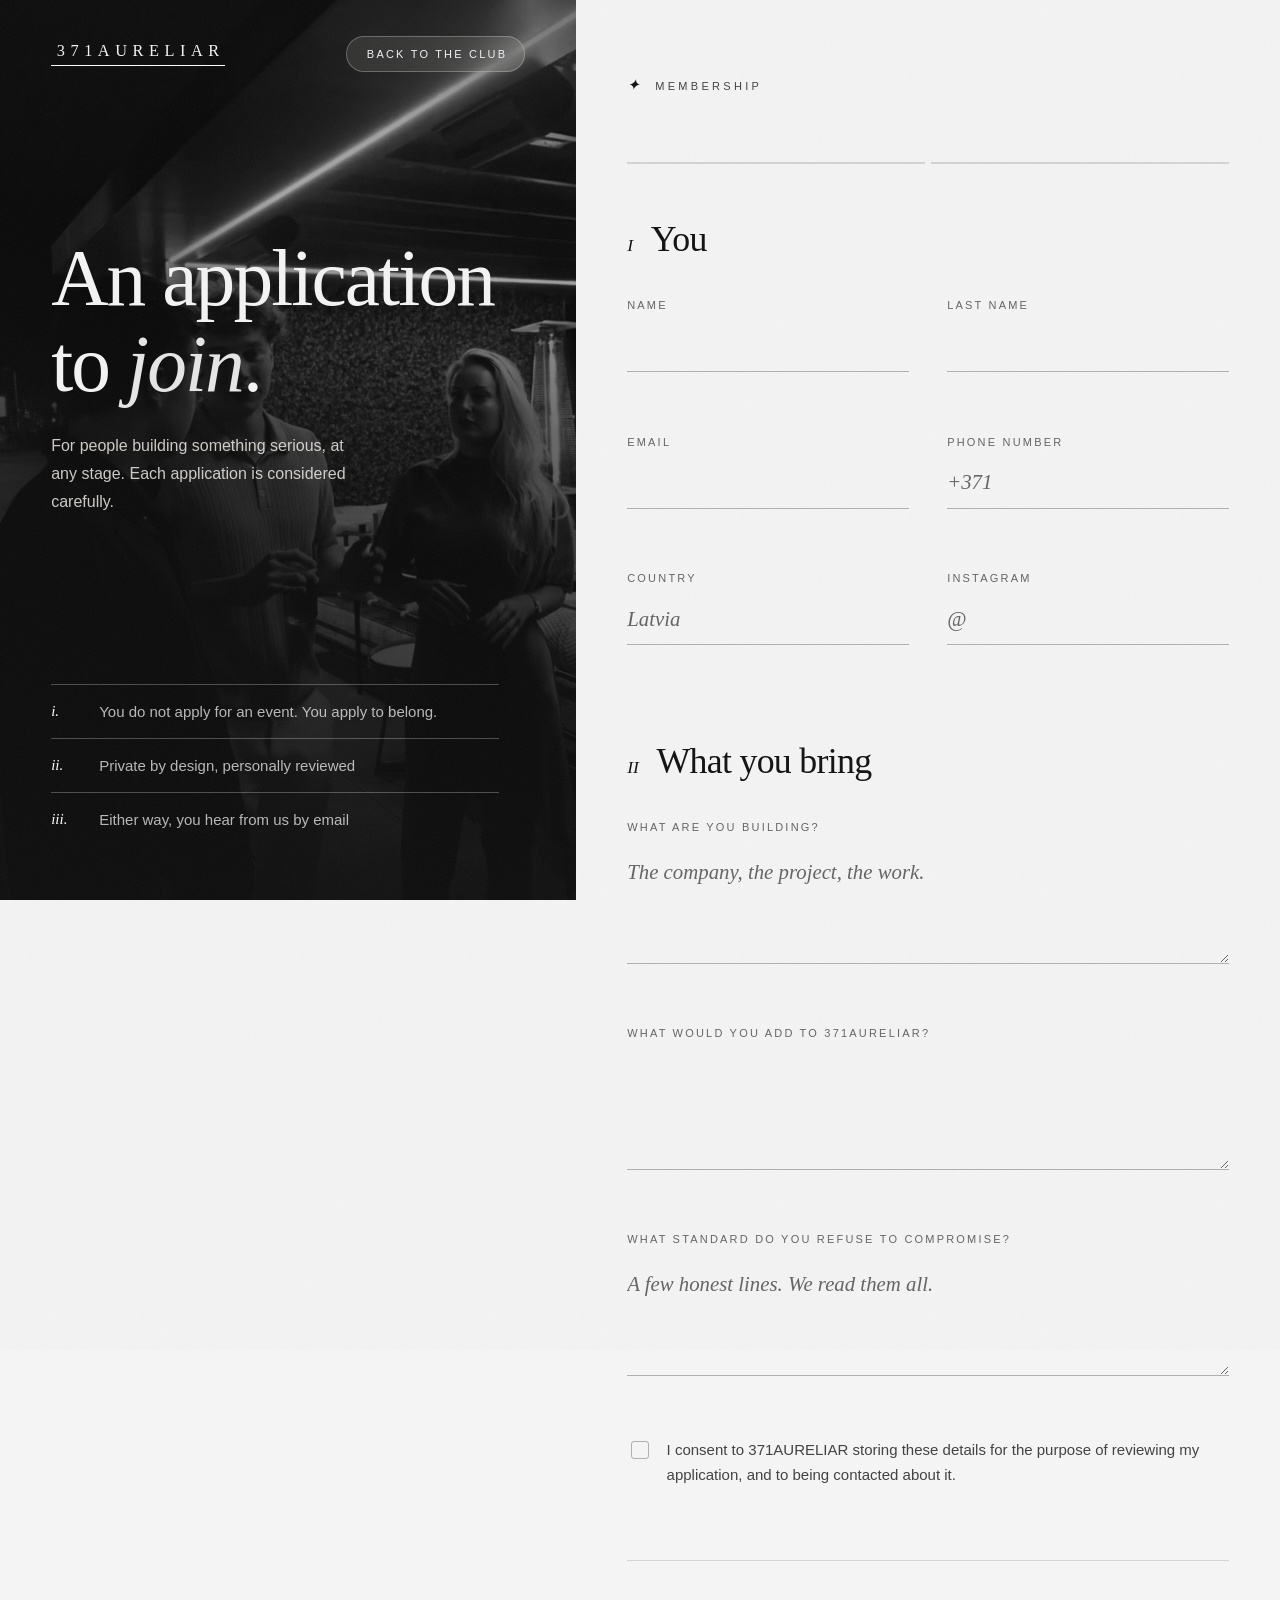
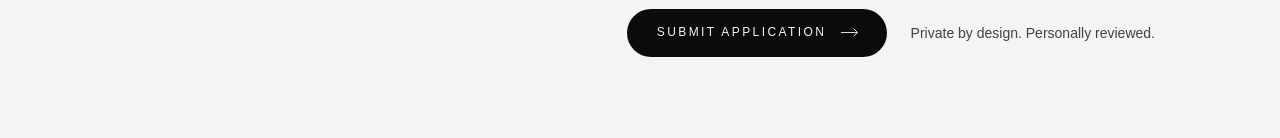
==== commit 33019e41: "Connect application form to private Google Sheet, harden apply page - Form posts to a write-only App" ====
--- a/apply.html
+++ b/apply.html
@@ -7,11 +7,13 @@
 <meta name="description" content="Apply for membership of 371AURELIAR, a private members' society in Riga. By application only, personally reviewed.">
 <meta name="theme-color" content="#0B0B0B">
 <meta name="robots" content="noindex">
+<meta http-equiv="Content-Security-Policy" content="default-src 'self'; script-src 'self' 'sha256-VwOCMsYdhlqcGvDZkQx1plnoZ9ITs4QwISeLjMDEJyg='; style-src 'self' 'unsafe-inline' https://fonts.googleapis.com; font-src https://fonts.gstatic.com; img-src 'self' data:; connect-src https://script.google.com https://script.googleusercontent.com; object-src 'none'; base-uri 'none'; form-action 'self'">
+<meta name="referrer" content="strict-origin-when-cross-origin">
 <link rel="icon" href="favicon.svg" type="image/svg+xml">
 <link rel="preconnect" href="https://fonts.googleapis.com">
 <link rel="preconnect" href="https://fonts.gstatic.com" crossorigin>
 <link href="https://fonts.googleapis.com/css2?family=Archivo:wght@300;400;500&family=Newsreader:ital,opsz,wght@0,6..72,300..500;1,6..72,300..400&display=swap" rel="stylesheet">
-<link rel="stylesheet" href="assets/css/styles.css?v=3">
+<link rel="stylesheet" href="assets/css/styles.css?v=4">
 <link rel="stylesheet" href="assets/css/bw.css?v=1">
 <script>document.documentElement.className='js is-seen'</script>
 </head>
@@ -75,6 +77,12 @@
     <div class="progress-steps" aria-hidden="true"><span></span><span></span></div>
 
     <form class="form" id="apply-form" novalidate>
+
+      <!-- left empty by people; bots that fill every field are discarded -->
+      <div class="hp" aria-hidden="true">
+        <label for="website">Website</label>
+        <input id="website" name="website" type="text" tabindex="-1" autocomplete="off">
+      </div>
 
       <fieldset class="fieldset">
         <div class="fieldset__head"><span>I</span><h2>You</h2></div>
@@ -167,6 +175,6 @@
   </div>
 </main>
 
-<script src="assets/js/main.js?v=3" defer></script>
+<script src="assets/js/main.js?v=4" defer></script>
 </body>
 </html>
--- a/assets/css/styles.css
+++ b/assets/css/styles.css
@@ -1408,6 +1408,8 @@
 .field.has-error input, .field.has-error select, .field.has-error textarea { border-bottom-color: #97331F; }
 .field.has-error .field__error, .consent.has-error + .field__error { opacity: 1; }
 
+.hp { position: absolute; left: -10000px; width: 1px; height: 1px; overflow: hidden; }
+
 .consent {
   display: flex;
   gap: 0.9rem;
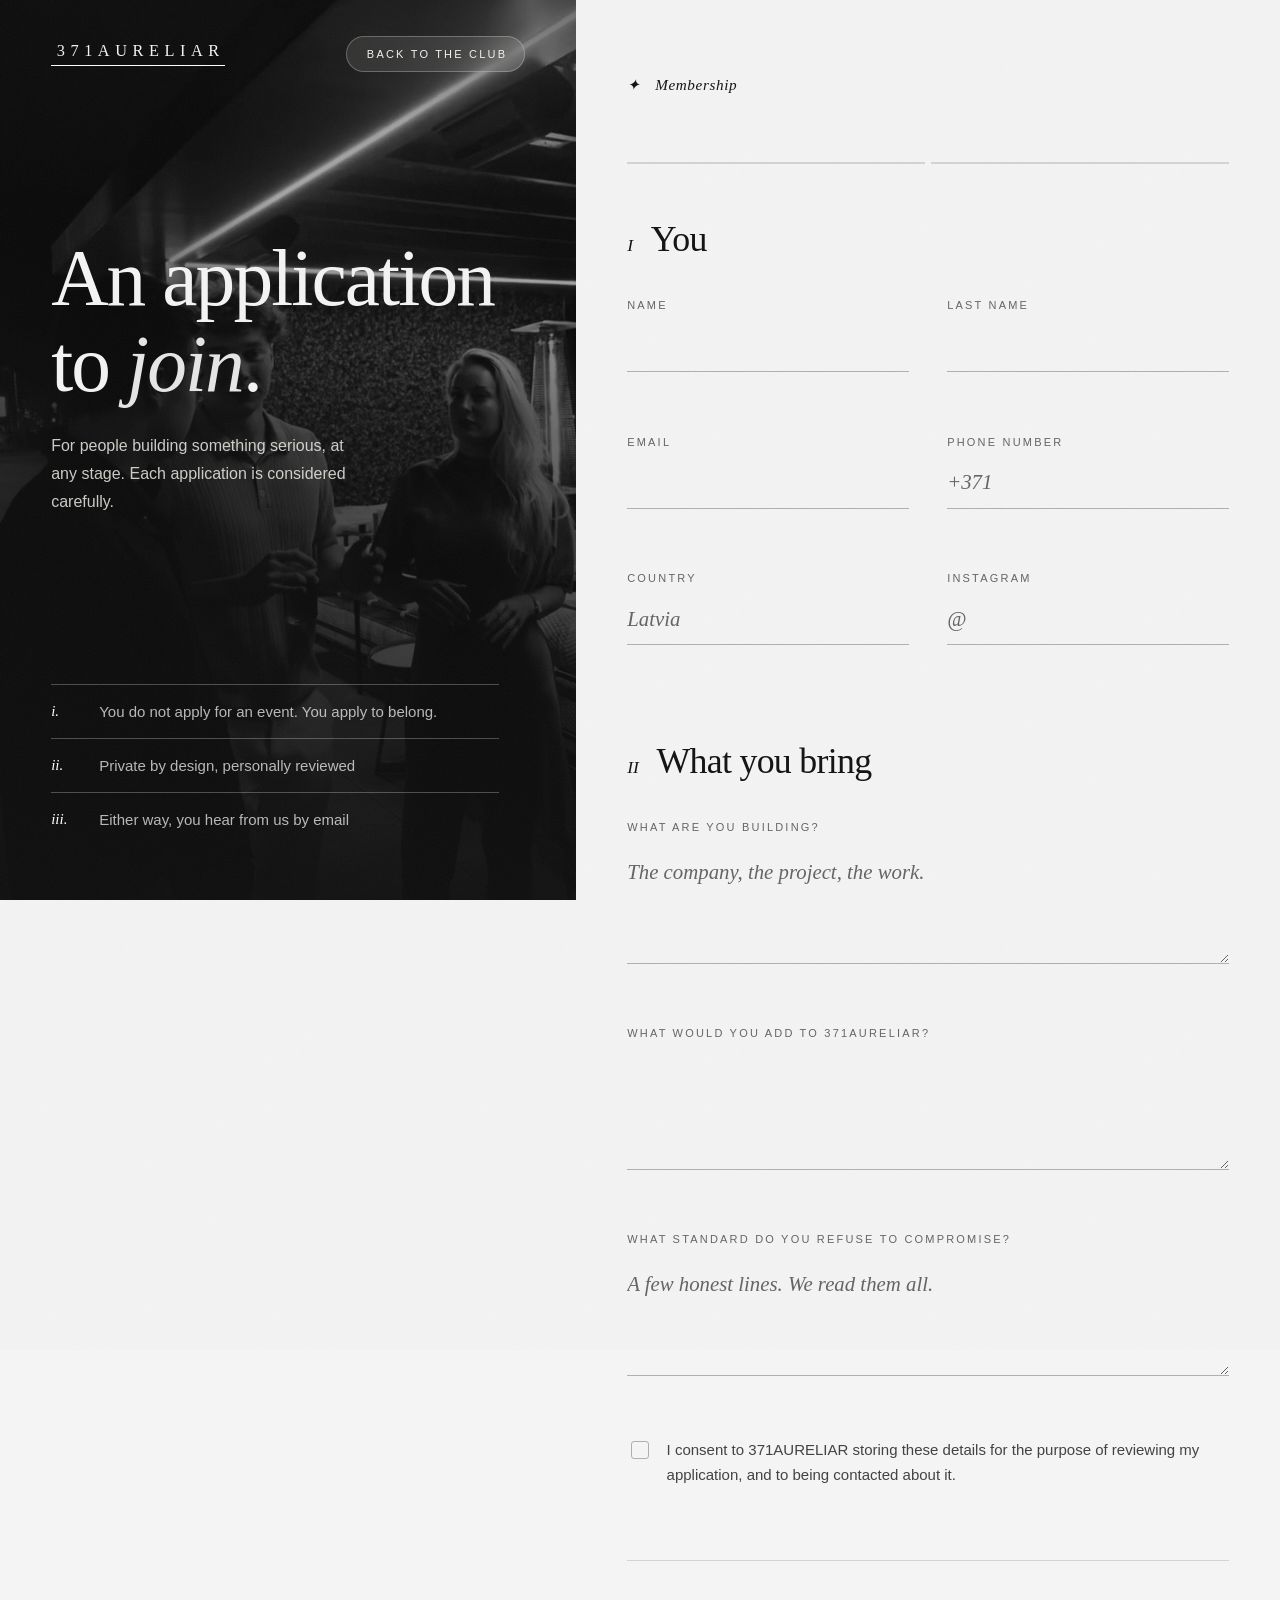
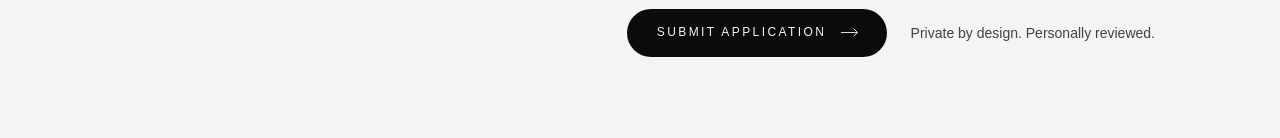
==== commit 3810fa53: "Tag applications with the event they came from; date reads November 7th The Gongu button links to ap" ====
--- a/apply.html
+++ b/apply.html
@@ -13,7 +13,7 @@
 <link rel="preconnect" href="https://fonts.googleapis.com">
 <link rel="preconnect" href="https://fonts.gstatic.com" crossorigin>
 <link href="https://fonts.googleapis.com/css2?family=Archivo:wght@300;400;500&family=Newsreader:ital,opsz,wght@0,6..72,300..500;1,6..72,300..400&display=swap" rel="stylesheet">
-<link rel="stylesheet" href="assets/css/styles.css?v=4">
+<link rel="stylesheet" href="assets/css/styles.css?v=7">
 <link rel="stylesheet" href="assets/css/bw.css?v=1">
 <script>document.documentElement.className='js is-seen'</script>
 </head>
@@ -70,7 +70,7 @@
   <div class="apply__main">
 
     <div class="apply__head">
-      <p class="label"><span>✦</span>Membership</p>
+      <p class="label"><span>✦</span><span data-event-label>Membership</span></p>
       <p class="meta">One minute</p>
     </div>
 
@@ -83,6 +83,9 @@
         <label for="website">Website</label>
         <input id="website" name="website" type="text" tabindex="-1" autocomplete="off">
       </div>
+
+      <!-- set from ?event= on the link, so the sheet shows which event brought them -->
+      <input type="hidden" name="event" id="event" value="">
 
       <fieldset class="fieldset">
         <div class="fieldset__head"><span>I</span><h2>You</h2></div>
@@ -175,6 +178,6 @@
   </div>
 </main>
 
-<script src="assets/js/main.js?v=4" defer></script>
+<script src="assets/js/main.js?v=6" defer></script>
 </body>
 </html>
--- a/assets/css/styles.css
+++ b/assets/css/styles.css
@@ -59,6 +59,7 @@
   --z-copy:  3;
   --z-menu:  95;
   --z-head:  100;
+  --z-gallery: 200;
   --z-grain: 250;
   --z-curtain: 300;
 }
@@ -610,30 +611,25 @@
 .hero__lede p { max-width: 44ch; color: var(--on-ink-dim); font-size: clamp(0.95rem, 1.1vw, 1.05rem); }
 .hero__ctas { display: flex; flex-wrap: wrap; gap: 0.75rem; }
 
-.hero__now {
-  display: grid;
-  grid-template-columns: auto auto;
-  column-gap: 2rem;
-  row-gap: 0.2rem;
-  align-items: end;
-  padding-left: clamp(0rem, 2vw, 2rem);
-}
-@media (min-width: 900px) { .hero__now { border-left: 1px solid var(--hair-ink-2); } }
-
+.hero__now { display: flex; justify-content: flex-end; align-items: end; gap: 2rem; }
+
+/* upcoming event, beside the video toggle */
+.hero__next { display: grid; gap: 0.3rem; justify-items: start; }
+@media (min-width: 900px) {
+  .hero__next { padding-left: clamp(1.25rem, 2vw, 2rem); border-left: 1px solid var(--hair-ink-2); }
+}
 .hero__now-label {
-  grid-column: 1;
   font-size: 0.625rem; letter-spacing: 0.3em; text-transform: uppercase; color: var(--gold);
   display: inline-flex; align-items: center; gap: 0.6rem;
 }
 .hero__now-label::before { content: ""; width: 1.5rem; height: 1px; background: var(--gold); }
-
-.hero__now-title { grid-column: 1; font-family: var(--serif); font-size: 1.35rem; line-height: 1.2; transition: color 0.3s var(--ease); }
-.hero__now-title { display: inline-flex; align-items: center; gap: 0.75rem; }
-.hero__now-title svg { opacity: 0; transform: translateX(-6px); transition: opacity 0.4s var(--ease), transform 0.5s var(--ease-p); }
-a.hero__now-title:hover { color: var(--gold-soft); }
-a.hero__now-title:hover svg { opacity: 1; transform: none; }
-.hero__now-sub { grid-column: 1; font-size: 0.8125rem; color: var(--on-ink-faint); }
-.hero__now .vid-toggle { grid-column: 2; grid-row: 1 / span 3; }
+.hero__now-title { font-family: var(--serif); font-size: 1.35rem; line-height: 1.2; }
+.hero__now-sub { font-size: 0.8125rem; color: var(--on-ink-faint); }
+.hero__next-cta { margin-top: 0.85rem; }
+
+@media (max-width: 899px) {
+  .hero__now { justify-content: space-between; }
+}
 
 .vid-toggle {
   display: inline-flex; align-items: center; gap: 0.7rem;
@@ -673,7 +669,6 @@
 @media (max-width: 899px) {
   .hero__title { font-size: clamp(3.4rem, 15vw, 6rem); }
   .hero__title .line:nth-child(2) { padding-left: 0; }
-  .hero__now { grid-template-columns: 1fr auto; padding-left: 0; }
   .meta--right { display: none; }
 }
 
@@ -796,6 +791,7 @@
 .club__count span { color: var(--gold); }
 
 .pillar {
+  position: relative;
   padding-block: clamp(2.5rem, 4vw, 3.5rem);
   border-top: 1px solid var(--hair-ink);
   transition: opacity 0.6s var(--ease);
@@ -807,6 +803,7 @@
     display: flex; flex-direction: column; justify-content: center;
     opacity: 0.28;
   }
+  .pillar:not(.is-active):hover { opacity: 0.6; }
   .pillar.is-active { opacity: 1; }
   .pillar:last-child { min-height: 62vh; }
 }
@@ -827,6 +824,17 @@
   letter-spacing: -0.03em;
 }
 .pillar p { max-width: 38ch; color: var(--on-ink-dim); font-size: 1.02rem; }
+
+/* the whole chapter is the hit area for its gallery */
+.pillar__open { display: inline-flex; align-items: baseline; gap: 0.75rem; margin-top: 1.5rem; }
+.pillar__open::after { content: ""; position: absolute; inset: 0; }
+.pillar__count {
+  font-family: var(--serif); font-style: italic; font-weight: 400;
+  font-size: 0.95rem; letter-spacing: 0; text-transform: none;
+  color: var(--gold);
+}
+.pillar__title { transition: color 0.4s var(--ease); }
+.pillar:hover .pillar__title { color: var(--gold-soft); }
 
 /* -------------------------------------------------------------- film --- */
 
@@ -879,94 +887,78 @@
 }
 .film.is-open .film__cap { opacity: 1; }
 
-/* ----------------------------------------------------------- moments --- */
-
-.moments { position: relative; background: var(--ink); }
-
-.moments__pin {
-  padding-block: clamp(4rem, 8vw, 6rem);
+/* ----------------------------------------------------------- gallery --- */
+
+.gallery {
+  position: fixed; inset: 0; z-index: var(--z-gallery);
+  background: var(--ink);
+  color: var(--on-ink);
+  clip-path: inset(100% 0 0 0);
+  visibility: hidden;
+  transition: clip-path 0.9s var(--ease-io), visibility 0s linear 0.9s;
+}
+body.is-gallery .gallery {
+  clip-path: inset(0 0 0 0);
+  visibility: visible;
+  transition: clip-path 0.9s var(--ease-io);
+}
+
+.gallery__body {
+  height: 100%;
+  overflow-y: auto;
+  overscroll-behavior: contain;
+  padding-bottom: clamp(3rem, 8vw, 6rem);
+}
+
+.gallery__close {
+  position: fixed; z-index: 2;
+  top: clamp(1rem, 2.2vw, 1.6rem); right: var(--gutter);
+}
+
+.gallery__head {
+  display: grid;
+  gap: 1.25rem;
+  padding-top: clamp(5.5rem, 11vw, 9rem);
+  padding-bottom: clamp(1.75rem, 3.5vw, 2.75rem);
+  margin-bottom: clamp(1.5rem, 3vw, 2.5rem);
+  border-bottom: 1px solid var(--hair-ink);
+}
+@media (min-width: 640px) { .gallery__head { grid-template-columns: 1fr auto; align-items: end; } }
+
+.gallery__no { font-family: var(--serif); font-style: italic; font-size: 1.05rem; color: var(--gold); }
+.gallery__title {
+  margin: 0.5rem 0 0.75rem;
+  font-family: var(--serif); font-weight: 300;
+  font-size: clamp(2.6rem, 6vw, 5.6rem);
+  line-height: 0.98;
+  letter-spacing: -0.03em;
+}
+.gallery__sub { color: var(--on-ink-dim); }
+.gallery__count { color: var(--on-ink-faint); }
+
+.gallery__grid { column-gap: clamp(0.75rem, 1.5vw, 1.5rem); }
+@media (min-width: 640px) { .gallery__grid { columns: 2; } }
+@media (min-width: 1100px) { .gallery__grid { columns: 3; } }
+.gallery__grid[data-n="1"] { columns: 1; }
+.gallery__grid[data-n="1"] .gallery__item { max-width: 52rem; }
+.gallery__grid[data-n="2"] { columns: 2; }
+@media (max-width: 639px) { .gallery__grid[data-n="2"] { columns: 1; } }
+
+.gallery__item {
+  break-inside: avoid;
+  margin: 0 0 clamp(0.75rem, 1.5vw, 1.5rem);
   overflow: hidden;
-}
-
-.moments__head {
-  display: grid;
-  gap: 1rem;
-  margin-bottom: clamp(2.5rem, 5vh, 4rem);
-}
-.moments__head .label { margin-bottom: 0.25rem; }
-.moments__hint { display: none; align-items: center; gap: 0.8rem; color: var(--on-ink-faint); }
-
-.moments__track {
-  display: flex;
-  align-items: flex-start;
-  gap: clamp(1rem, 2.5vw, 2.5rem);
-  padding-inline: var(--gutter);
-  overflow-x: auto;
-  scroll-snap-type: x mandatory;
-  scrollbar-width: none;
-  outline-offset: -4px;
-}
-.moments__track::-webkit-scrollbar { display: none; }
-
-.shot { flex: 0 0 auto; scroll-snap-align: start; margin: 0; }
-.shot__img { overflow: hidden; background: var(--ink-3); }
-.shot__img img { width: 100%; height: 100%; object-fit: cover; transform: scale(1.12); }
-.shot figcaption {
-  display: flex; gap: 1rem;
-  margin-top: 0.9rem;
-  font-size: 0.75rem; letter-spacing: 0.04em; color: var(--on-ink-dim);
-}
-.shot figcaption span { font-family: var(--serif); font-style: italic; color: var(--gold); }
-
-.shot--tall  .shot__img { width: 68vw; aspect-ratio: 4 / 5; }
-.shot--wide  .shot__img { width: 82vw; aspect-ratio: 3 / 2; }
-.shot--small .shot__img { width: 52vw; aspect-ratio: 4 / 5; }
-.shot--end {
-  width: 70vw;
-  align-self: center;
-  display: grid; gap: 1.5rem; justify-items: start;
-}
-
-.moments__progress { display: none; }
-
-@media (min-width: 900px) {
-  /* desktop: the section pins and the track travels sideways with scroll */
-  html.js .moments.is-pinned .moments__pin {
-    position: sticky; top: 0;
-    height: 100svh;
-    display: flex; flex-direction: column; justify-content: center;
-    padding-block: calc(var(--head-h) + 1rem) 2rem;
-  }
-  html.js .moments.is-pinned .moments__track {
-    overflow: visible;
-    scroll-snap-type: none;
-    will-change: transform;
-    padding-right: 12vw;
-  }
-  .moments__head { grid-template-columns: 1fr auto; align-items: end; }
-  .moments__head .label { grid-column: 1 / -1; }
-  .moments__hint { display: inline-flex; }
-
-  .shot--tall  .shot__img { width: auto; height: 48vh; }
-  .shot--wide  .shot__img { width: auto; height: 36vh; }
-  .shot--small .shot__img { width: auto; height: 30vh; }
-  .shot--low  { margin-top: 9vh; }
-  .shot--high { margin-top: -2vh; }
-  .shot--small { margin-top: 15vh; }
-  .shot--end { width: 30vw; margin-left: 4vw; }
-
-  html.js .moments.is-pinned .moments__progress {
-    display: block;
-    position: absolute; left: var(--gutter); right: var(--gutter); bottom: 1.5rem;
-    height: 1px; background: var(--hair-ink);
-  }
-  .moments__progress span {
-    position: absolute; inset: 0;
-    background: var(--gold);
-    transform-origin: left;
-    transform: scaleX(var(--hp, 0));
-  }
-}
+  background: var(--ink-3);
+}
+.gallery__item:not(.is-loaded) { aspect-ratio: 4 / 5; }
+.gallery__item img {
+  width: 100%; height: auto;
+  opacity: 0;
+  transform: scale(1.05);
+  transition: opacity 0.8s var(--ease), transform 1.3s var(--ease-p);
+  transition-delay: calc(var(--i, 0) * 70ms);
+}
+.gallery__item.is-loaded img { opacity: 1; transform: none; }
 
 /* ------------------------------------------------------ introduction --- */
 
